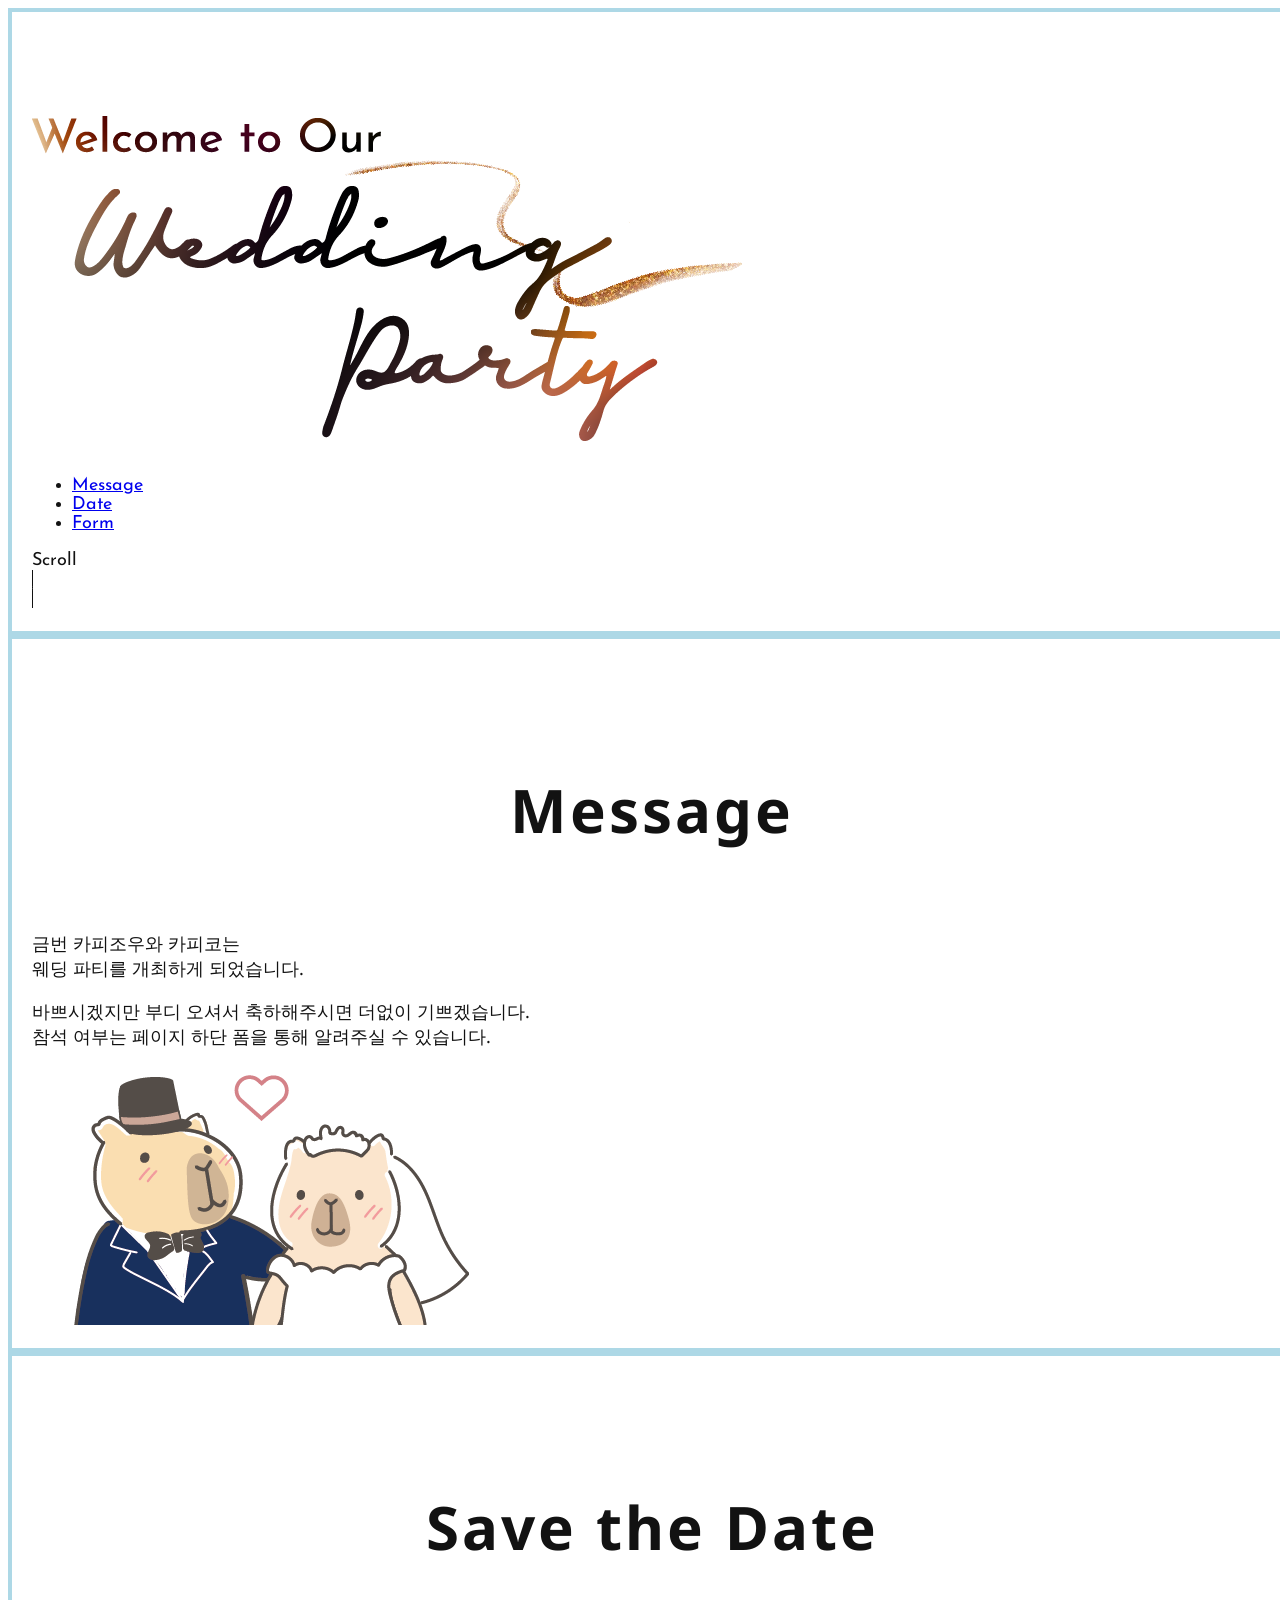
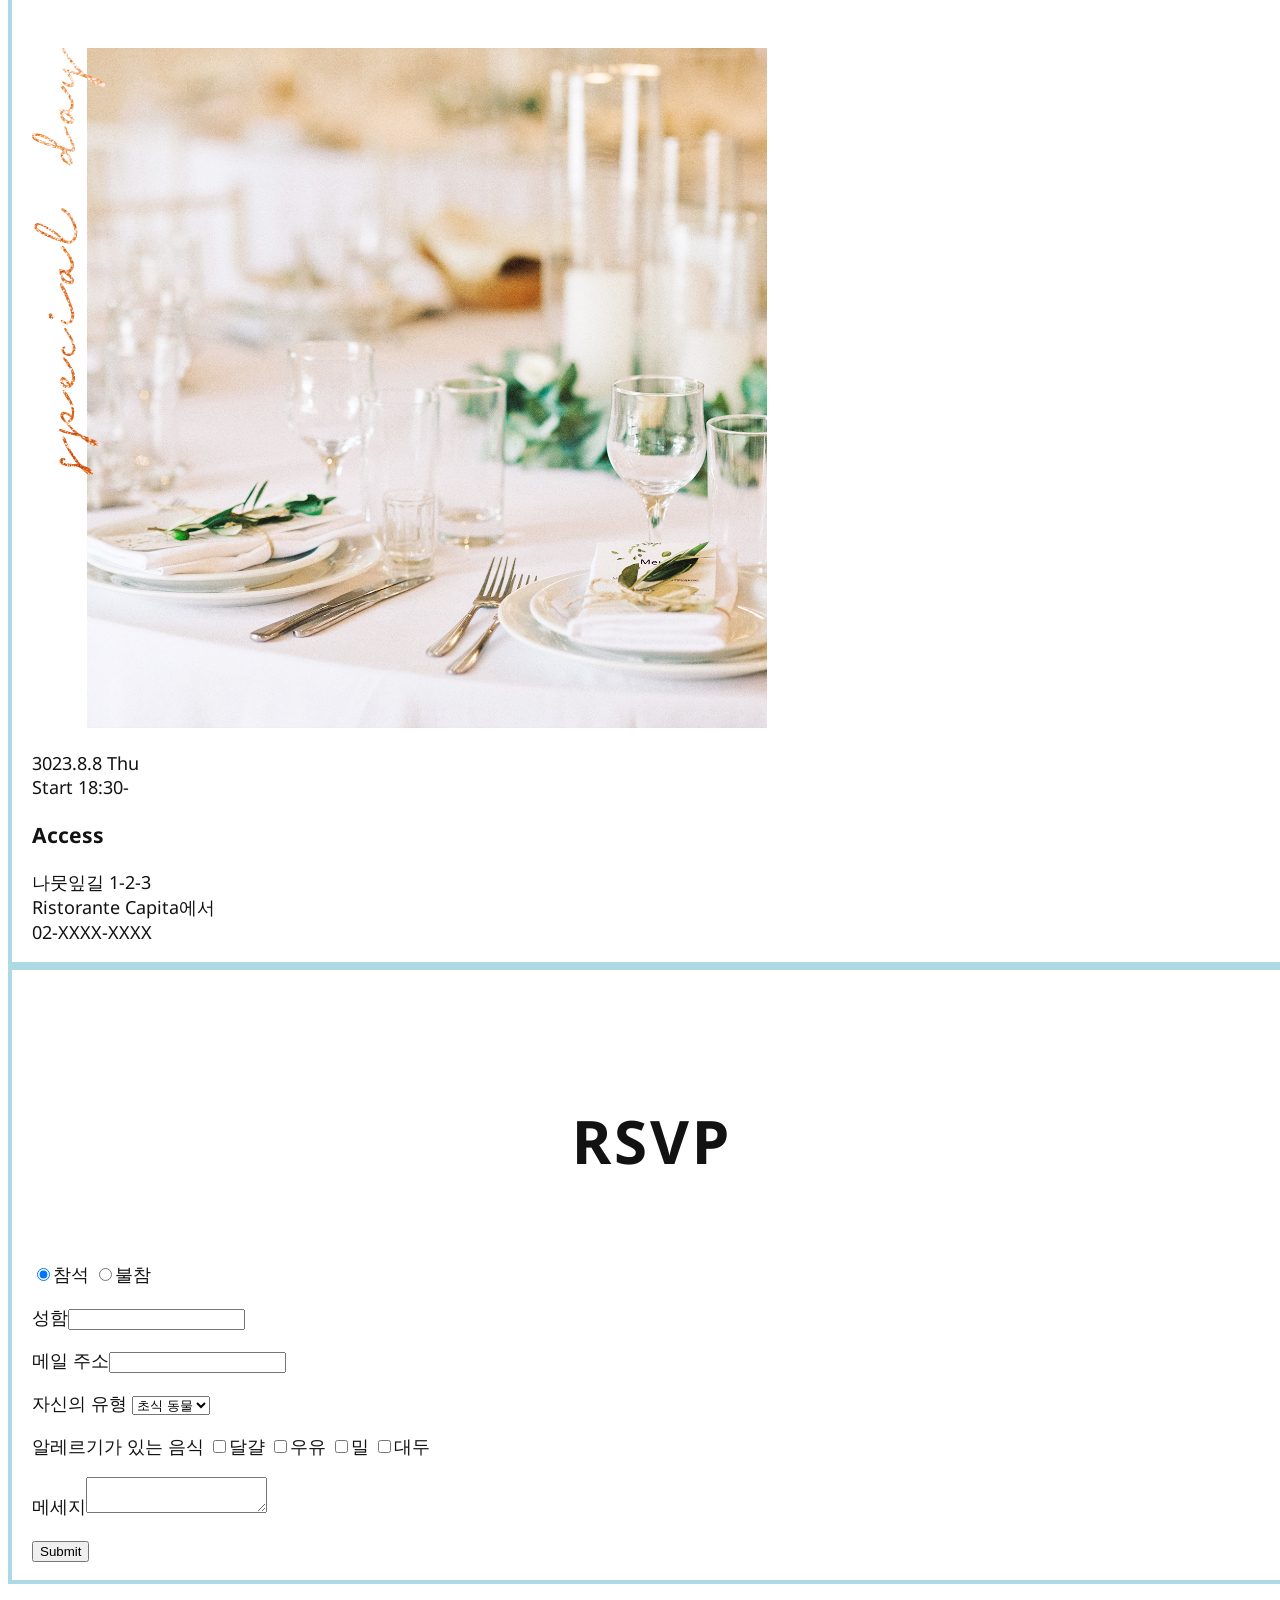
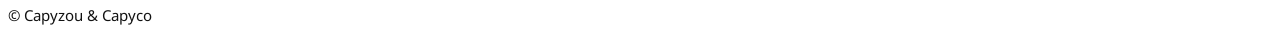
==== ggg.html @ 222473f5 "First commit" ====
<!doctype html>
<html lang="ko">
  <head>
    <meta charset="UTF-8" />
    <link rel="stylesheet" href="./reset.css" />
    <title>Wedding Party Invitation</title>
  </head>

    <header>
      <div class="innerWrap">
        <h1>
          <img
            src="./assets/hero_text.png"
            alt="Welcome to Our Wedding Party"
          />
        </h1>
        <nav>
          <ul class="ffJosefin">
            <li><a href="#msgArea">Message</a></li>
            <li><a href="#dateArea">Date</a></li>
            <li><a href="#formArea">Form</a></li>
          </ul>
        </nav>
        <p class="ffJosefin">
          Scroll<br /><img src="./assets/bar.png" alt="" />
        </p>
      </div>
    </header>
    <main>
      <section class="msgSec" id="msgArea">
        <div class="innerWrap">
          <h2>Message</h2>
          <p>
            금번 카피조우와 카피코는<br />
            웨딩 파티를 개최하게 되었습니다.<br />
          </p>
          <p>
            바쁘시겠지만 부디 오셔서 축하해주시면 더없이 기쁘겠습니다.<br />
            참석 여부는 페이지 하단 폼을 통해 알려주실 수 있습니다.<br />
          </p>
          <p><img src="./assets/message_img.png" alt="카피조우와 카피코" /></p>
        </div>
      </section>
      <section class="dateSec" id="dateArea">
        <div class="innerWrap">
          <h2>Save the Date</h2>
        <p><img src="./assets/date_img.jpg" alt="" /></p>
        <p>
          3023.8.8 Thu<br />
          Start 18:30-
        </p>
        <section>
          <h3>Access</h3>
          <p>
            나뭇잎길 1-2-3<br />
            Ristorante Capita에서<br />
            02-XXXX-XXXX<br />
          </p>
        </div>
        </section>
      </section>
      <section class="formSec" id="formArea">
        <div class="innerWrap">
          <h2>RSVP</h2>
        <form action="">
          <p>
            <input
              type="radio"
              name="attend"
              value="참석"
              checked="checked"
            />참석 <input type="radio" name="attend" value="불참" />불참
          </p>
          <p>성함<input type="text" name="user_name" /></p>
          <p>메일 주소<input type="email" name="user_email" /></p>
          <p>
            자신의 유형
            <select name="user_type">
              <option value="초식 동물">초식 동물</option>
              <option value="육식 동물">육식 동물</option>
              <option value="인간">인간</option>
            </select>
          </p>
          <p>
            알레르기가 있는 음식
            <input type="checkbox" name="allergy" value="달걀" />달걀
            <input type="checkbox" name="allergy" value="우유" />우유
            <input type="checkbox" name="allergy" value="밀" />밀
            <input type="checkbox" name="allergy" value="대두" />대두
          </p>
          <p>메세지<textarea name="message"></textarea></p>
          <p><input type="submit" name="Send" /></p>
        </form>
        </div>
      </section>
    </main>
    <footer>
      <p><small>© Capyzou & Capyco</small></p>
    </footer>
  </body>
</html>
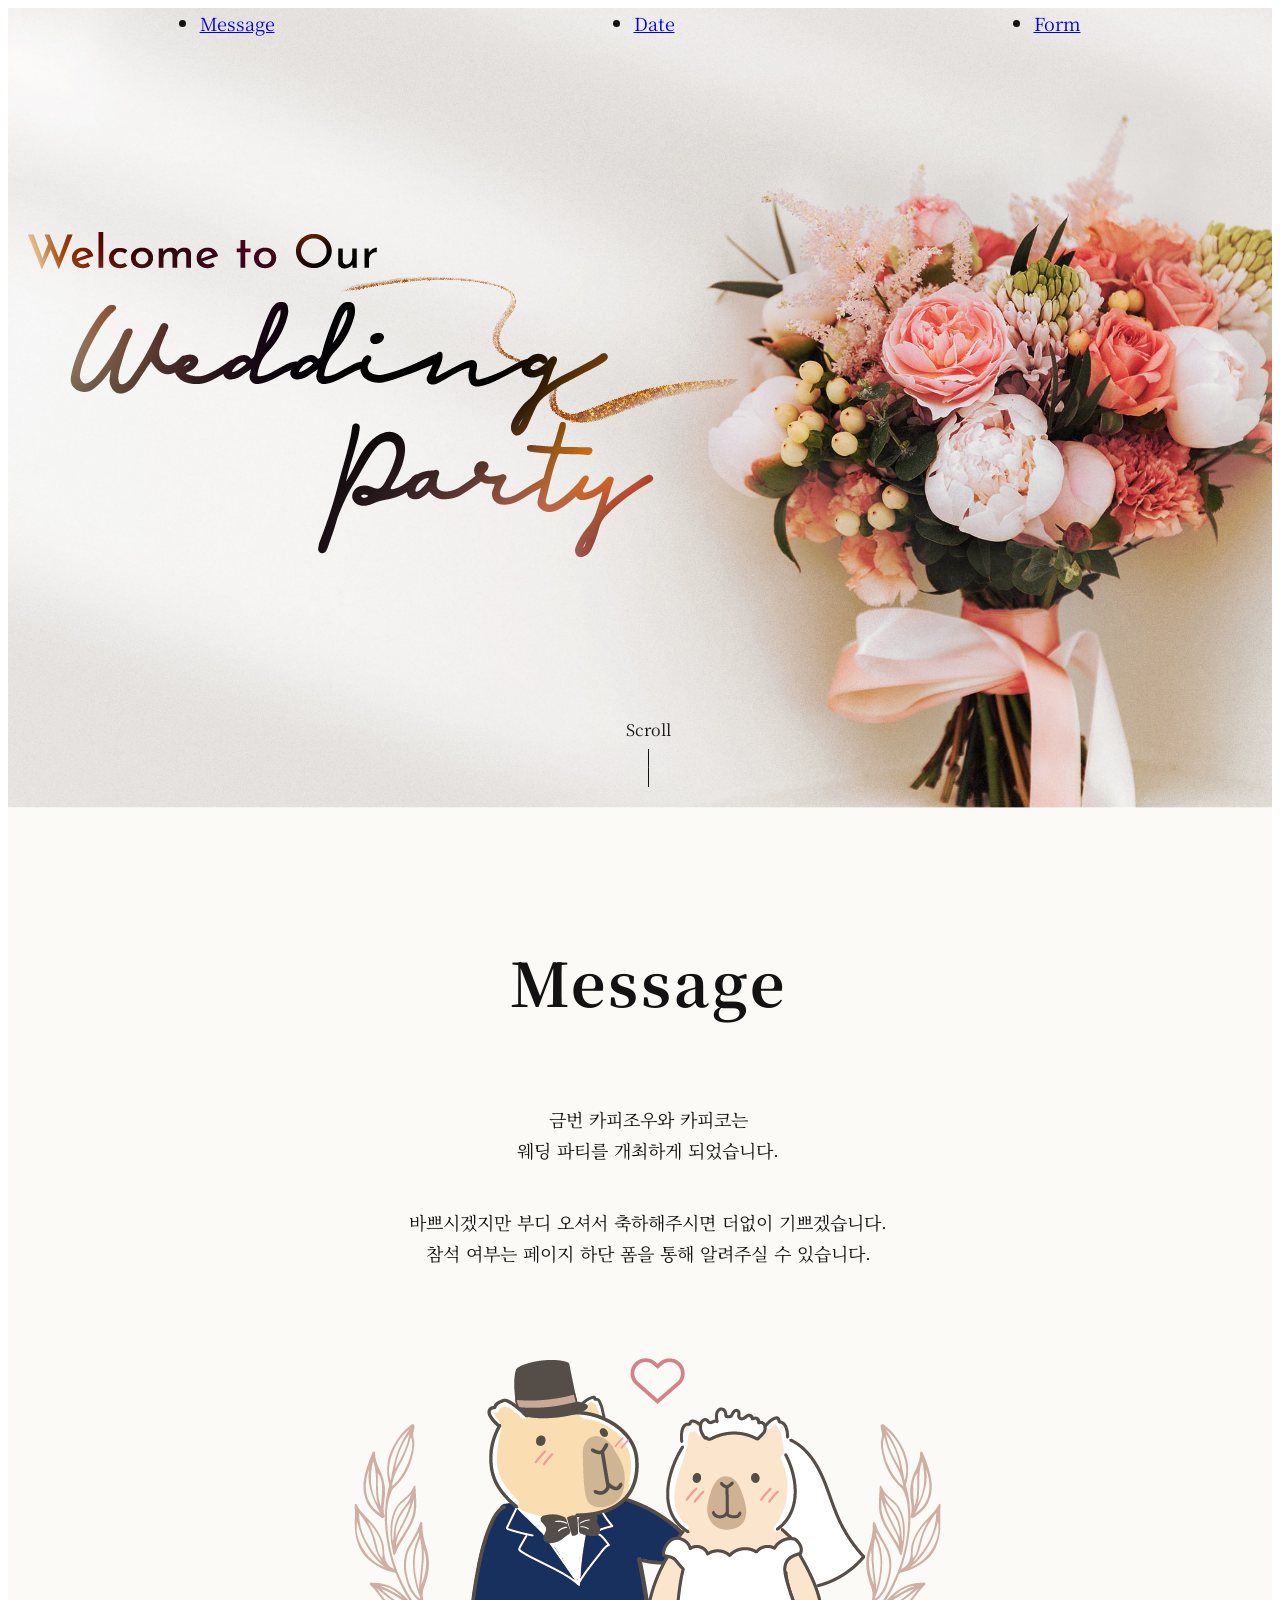
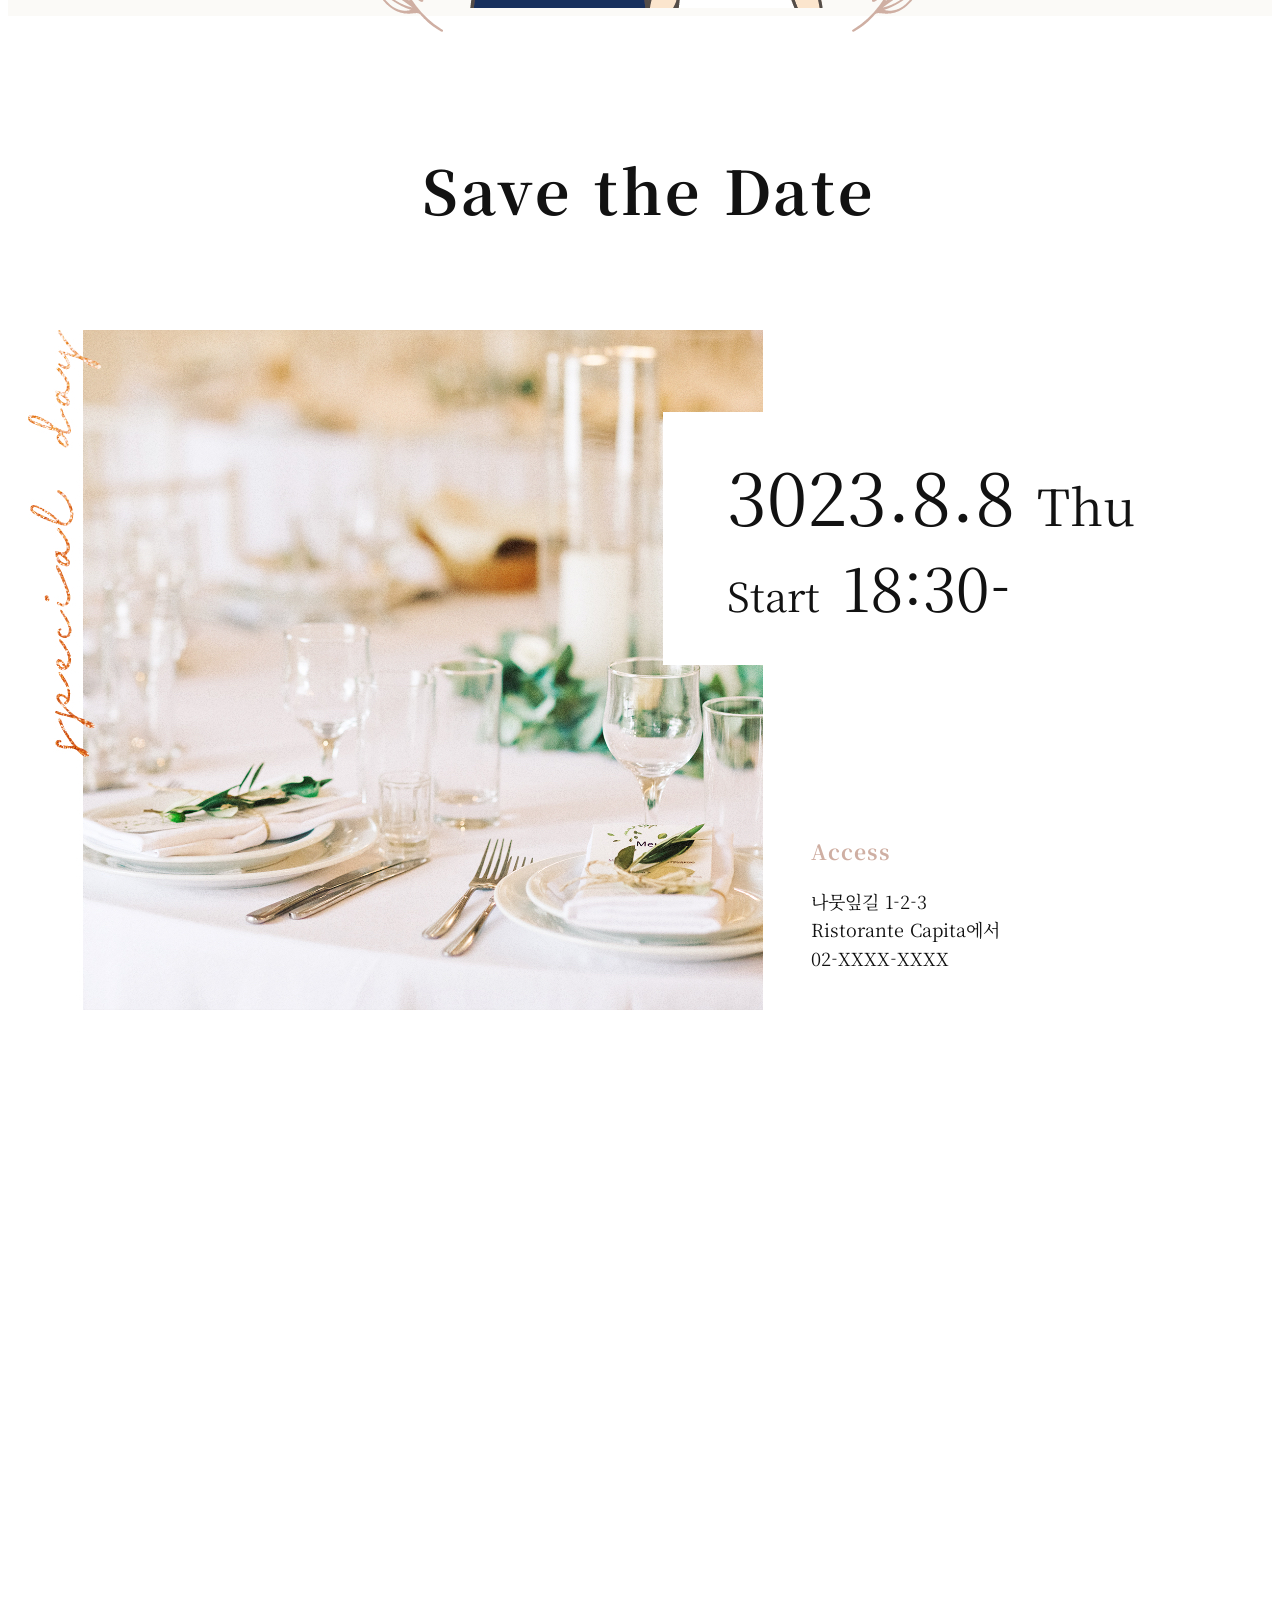
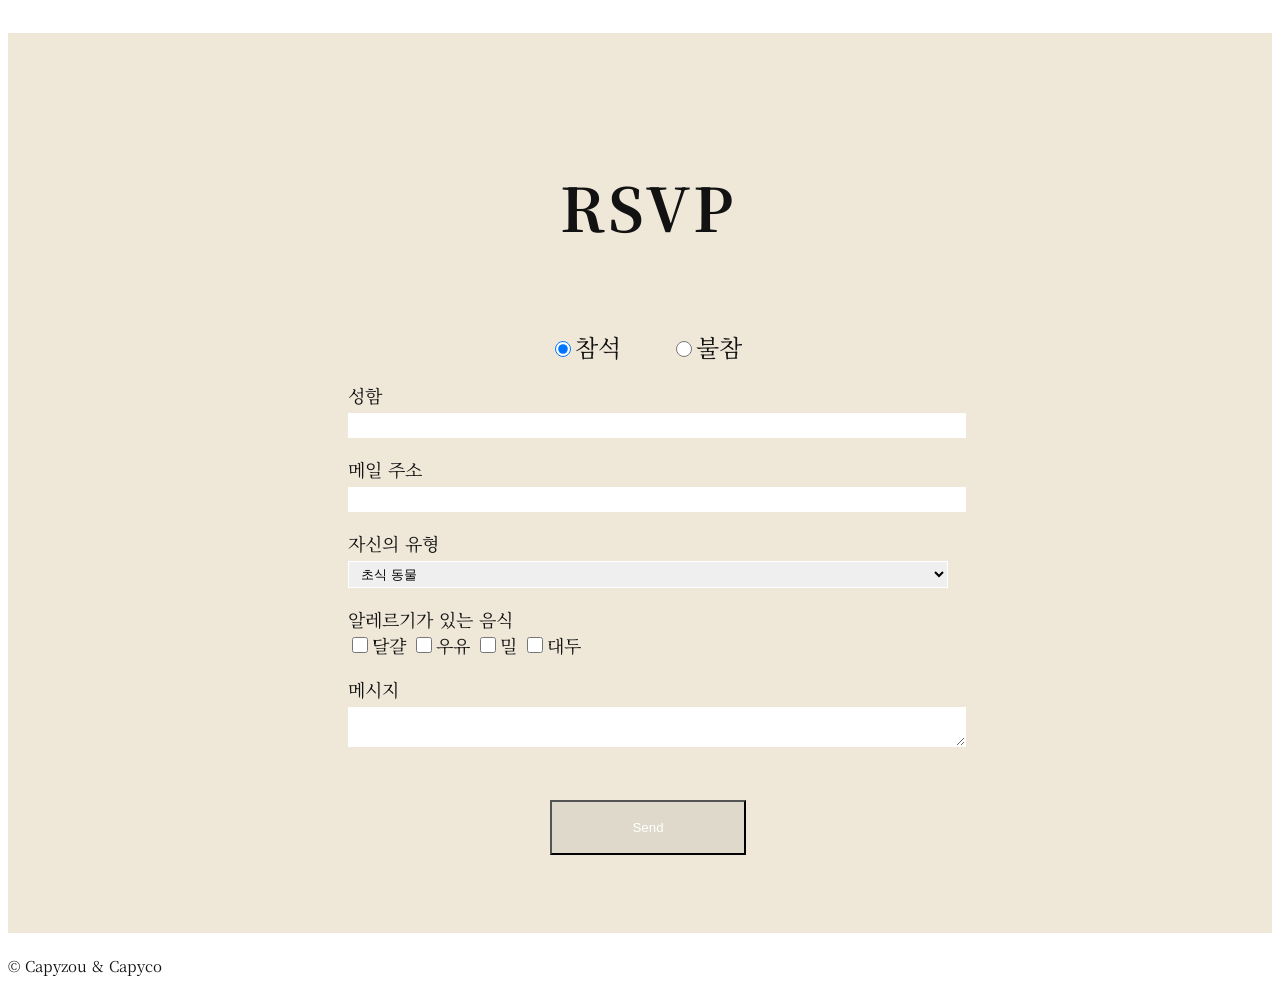
==== commit 70402e29: "First commit" ====
--- a/ggg.html
+++ b/ggg.html
@@ -1,11 +1,19 @@
-    <!doctype html>
+<!doctype html>
 <html lang="ko">
   <head>
     <meta charset="UTF-8" />
+    <link rel="stylesheet" href="css/reset.css" />
+    <link rel="preconnect" href="https://fonts.googleapis.com" />
+    <link rel="preconnect" href="https://fonts.gstatic.com" crossorigin />
+    <link
+      href="https://fonts.googleapis.com/css2?family=Josefin+Sans&family=Noto+Serif+KR&display=swap"
+      rel="stylesheet"
+    />
     <link rel="stylesheet" href="./reset.css" />
+    <!-- ←여러분의 작업 파일에는 css/style.css가 들어갑니다 -->
     <title>Wedding Party Invitation</title>
   </head>
-
+  <body>
     <header>
       <div class="innerWrap">
         <h1>
@@ -21,7 +29,7 @@
             <li><a href="#formArea">Form</a></li>
           </ul>
         </nav>
-        <p class="ffJosefin">
+        <p class="scroll ffJosefin">
           Scroll<br /><img src="./assets/bar.png" alt="" />
         </p>
       </div>
@@ -29,7 +37,7 @@
     <main>
       <section class="msgSec" id="msgArea">
         <div class="innerWrap">
-          <h2>Message</h2>
+          <h2 class="ffJosefin">Message</h2>
           <p>
             금번 카피조우와 카피코는<br />
             웨딩 파티를 개최하게 되었습니다.<br />
@@ -38,63 +46,100 @@
             바쁘시겠지만 부디 오셔서 축하해주시면 더없이 기쁘겠습니다.<br />
             참석 여부는 페이지 하단 폼을 통해 알려주실 수 있습니다.<br />
           </p>
-          <p><img src="./assets/message_img.png" alt="카피조우와 카피코" /></p>
+          <p class="illust">
+            <img src="./assets/message_img.png" alt="카피조우와 카피코" />
+          </p>
         </div>
       </section>
       <section class="dateSec" id="dateArea">
         <div class="innerWrap">
-          <h2>Save the Date</h2>
-        <p><img src="./assets/date_img.jpg" alt="" /></p>
-        <p>
-          3023.8.8 Thu<br />
-          Start 18:30-
-        </p>
-        <section>
-          <h3>Access</h3>
-          <p>
-            나뭇잎길 1-2-3<br />
-            Ristorante Capita에서<br />
-            02-XXXX-XXXX<br />
-          </p>
+          <h2 class="ffJosefin">Save the Date</h2>
+          <div class="layoutWrap">
+            <p><img src="./assets/date_img.jpg" alt="" /></p>
+            <div>
+              <p class="dateDetailSec">
+                3023.8.8 <span class="word1"> Thu</span><br />
+                <span class="word2">Start</span>
+                <span class="word3"> 18:30-</span>
+              </p>
+              <section class="accessSec">
+                <h3 class="ffJosefin">Access</h3>
+                <p>
+                  나뭇잎길 1-2-3<br />
+                  Ristorante Capita에서<br />
+                  02-XXXX-XXXX<br />
+                </p>
+              </section>
+            </div>
+          </div>
         </div>
-        </section>
       </section>
       <section class="formSec" id="formArea">
         <div class="innerWrap">
-          <h2>RSVP</h2>
-        <form action="">
-          <p>
-            <input
-              type="radio"
-              name="attend"
-              value="참석"
-              checked="checked"
-            />참석 <input type="radio" name="attend" value="불참" />불참
-          </p>
-          <p>성함<input type="text" name="user_name" /></p>
-          <p>메일 주소<input type="email" name="user_email" /></p>
-          <p>
-            자신의 유형
-            <select name="user_type">
-              <option value="초식 동물">초식 동물</option>
-              <option value="육식 동물">육식 동물</option>
-              <option value="인간">인간</option>
-            </select>
-          </p>
-          <p>
-            알레르기가 있는 음식
-            <input type="checkbox" name="allergy" value="달걀" />달걀
-            <input type="checkbox" name="allergy" value="우유" />우유
-            <input type="checkbox" name="allergy" value="밀" />밀
-            <input type="checkbox" name="allergy" value="대두" />대두
-          </p>
-          <p>메세지<textarea name="message"></textarea></p>
-          <p><input type="submit" name="Send" /></p>
-        </form>
+          <h2 class="ffJosefin">RSVP</h2>
+          <form action="" method="">
+            <p class="attendRadio">
+              <label
+                ><input
+                  type="radio"
+                  name="attend"
+                  value="참석"
+                  checked="checked"
+                />참석</label
+              >
+              <label
+                ><input type="radio" name="attend" value="불참" />불참</label
+              >
+            </p>
+            <p>성함<input type="text" name="user_name" /></p>
+            <p>메일 주소<input type="email" name="user_mail" /></p>
+            <p>
+              자신의 유형
+              <select name="user_type">
+                <option value="초식 동물">초식 동물</option>
+                <option value="육식 동물">육식 동물</option>
+                <option value="인간">인간</option>
+              </select>
+            </p>
+            <p class="allergyCheck">
+              알레르기가 있는 음식<br />
+              <label
+                ><input
+                  type="checkbox"
+                  name="allergy"
+                  value="달걀"
+                />달걀</label
+              >
+              <label
+                ><input
+                  type="checkbox"
+                  name="allergy"
+                  value="우유"
+                />우유</label
+              >
+              <label
+                ><input type="checkbox" name="allergy" value="밀" />밀</label
+              >
+              <label
+                ><input
+                  type="checkbox"
+                  name="allergy"
+                  value="대두"
+                />대두</label
+              >
+            </p>
+            <p>
+              메시지
+              <textarea name="message"></textarea>
+            </p>
+            <p class="submitBtn">
+              <input type="submit" value="Send" class="ffJosefin" />
+            </p>
+          </form>
         </div>
       </section>
     </main>
-    <footer>
+    <footer class="ffJosefin">
       <p><small>© Capyzou & Capyco</small></p>
     </footer>
   </body>
